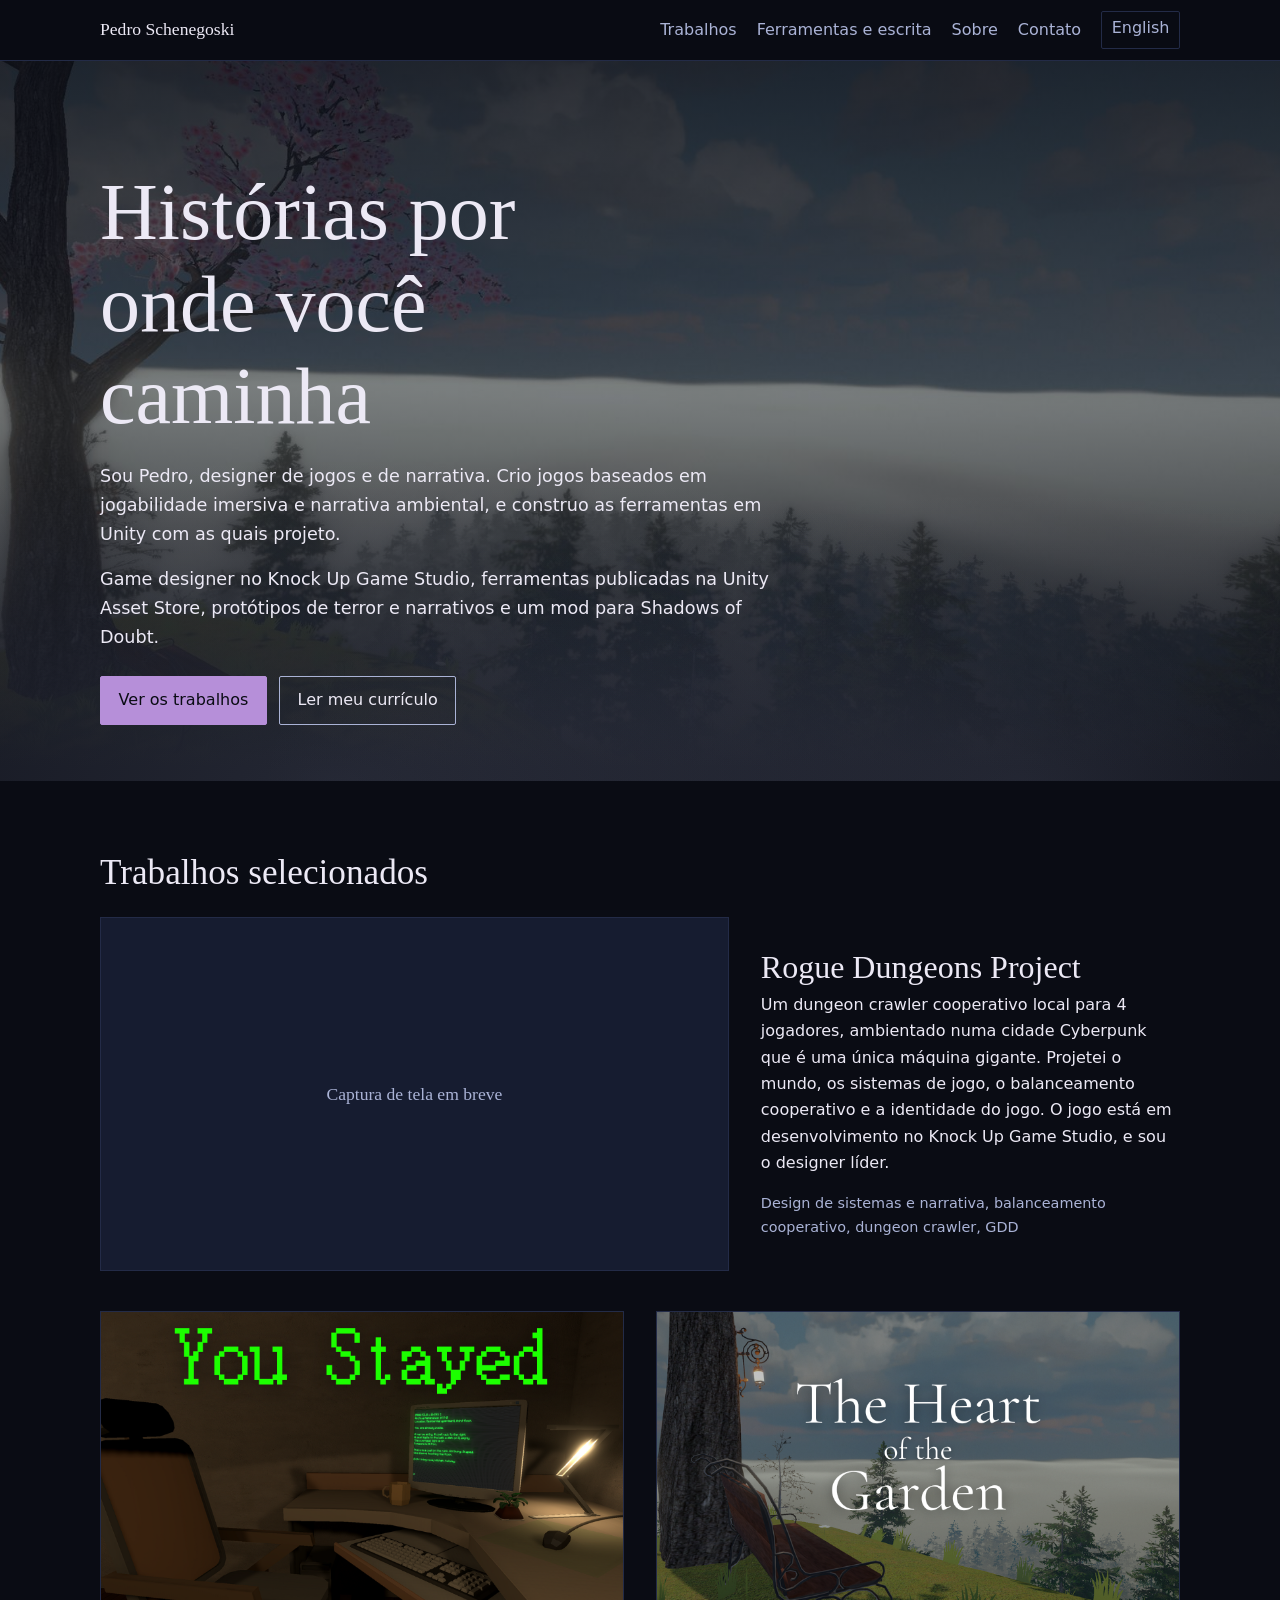
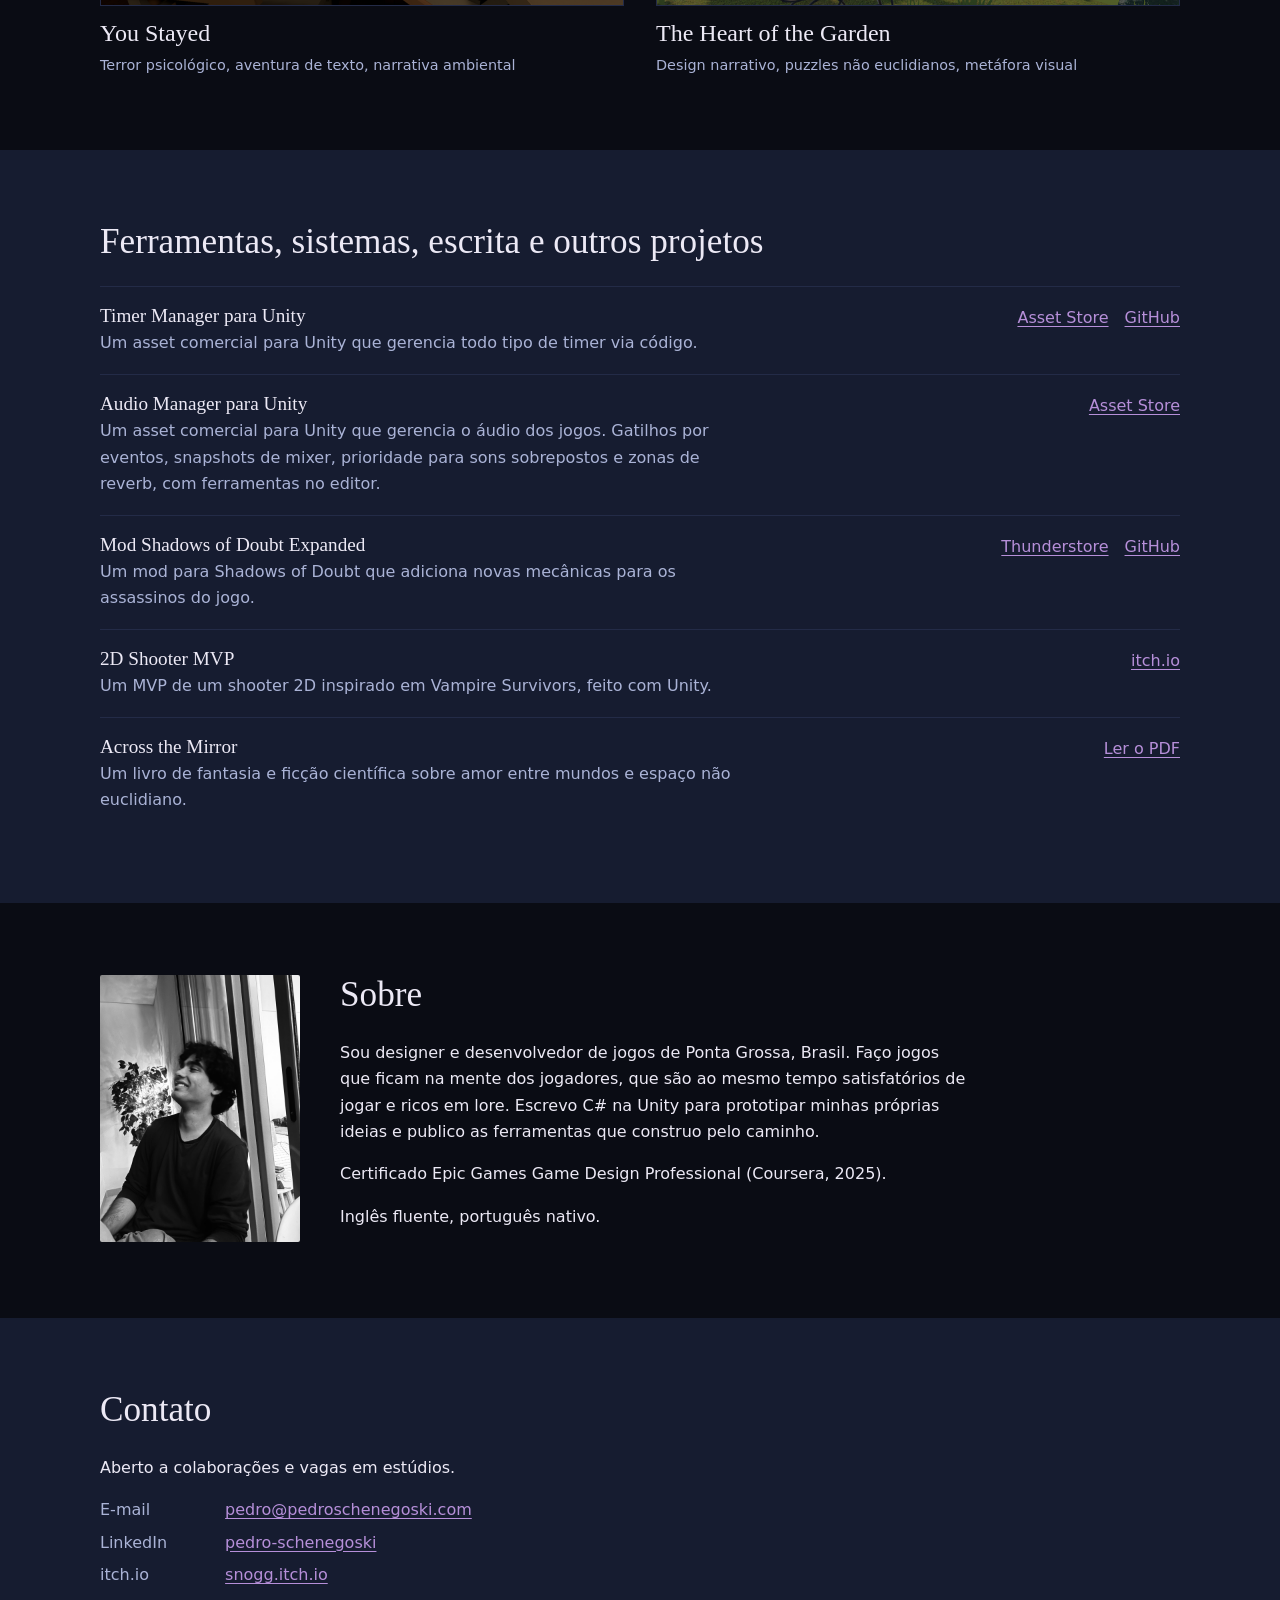
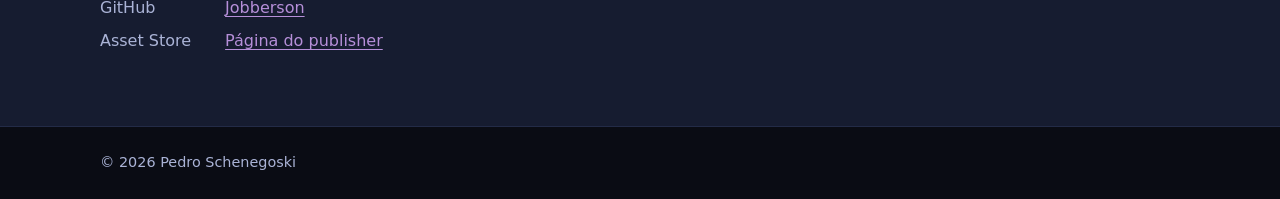
==== pt/index.html @ e340a131 "website rework" ====
<!doctype html>
<html lang="pt-BR">
  <head>
    <meta charset="utf-8" />
    <meta name="viewport" content="width=device-width, initial-scale=1" />
    <meta
      http-equiv="Content-Security-Policy"
      content="default-src 'self'; img-src 'self' https: data:; style-src 'self'; object-src 'none'; base-uri 'self'"
    />
    <title>Pedro Schenegoski | Designer narrativo e de jogos</title>
    <meta
      name="description"
      content="Pedro Schenegoski cria jogos: narrativa ambiental, jogos atmosféricos e as ferramentas Unity para prototipá-los."
    />
    <meta name="theme-color" content="#0a0c14" />
    <link
      rel="canonical"
      href="https://pedroschenegoski.com/pt/"
    />
    <link rel="icon" href="../img/favicon.png" />
    <meta
      property="og:title"
      content="Pedro Schenegoski | Designer narrativo e de jogos"
    />
    <meta
      property="og:description"
      content="Jogos atmosféricos, documentos de design e ferramentas para Unity."
    />
    <meta property="og:type" content="website" />
    <meta
      property="og:url"
      content="https://pedroschenegoski.com/pt/"
    />
    <meta
      property="og:image"
      content="https://pedroschenegoski.com/img/og.jpg"
    />
    <meta name="twitter:card" content="summary_large_image" />
    <meta property="og:locale" content="pt_BR" />
    <link
      rel="alternate"
      hreflang="en"
      href="https://pedroschenegoski.com/"
    />
    <link
      rel="alternate"
      hreflang="pt-BR"
      href="https://pedroschenegoski.com/pt/"
    />
    <link
      rel="alternate"
      hreflang="x-default"
      href="https://pedroschenegoski.com/"
    />
    <link rel="stylesheet" href="../css/styles.css" />
    <script type="application/ld+json">
      {
        "@context": "https://schema.org",
        "@type": "Person",
        "name": "Pedro Schenegoski",
        "jobTitle": "Designer narrativo e de jogos",
        "url": "https://pedroschenegoski.com/",
        "sameAs": [
          "https://github.com/Jobberson",
          "https://snogg.itch.io/",
          "https://www.linkedin.com/in/pedro-schenegoski-ab0a92258/"
        ]
      }
    </script>
  </head>
  <body>
    <a class="skip" href="#main">Ir para o conteúdo</a>
    <header class="top">
      <div class="wrap">
        <a class="brand" href="#top">Pedro Schenegoski</a>
        <nav aria-label="Principal">
          <a href="#work">Trabalhos</a><a href="#tools">Ferramentas e escrita</a
          ><a href="#about">Sobre</a><a href="#contact">Contato</a
          ><a class="lang" href="../index.html" hreflang="en" lang="en"
            >English</a
          >
        </nav>
      </div>
    </header>

    <main id="main">
      <div class="hero" id="top">
        <div class="wrap">
          <h1>Histórias por onde você caminha</h1>
          <p>
            Sou Pedro, designer de jogos e de narrativa. Crio jogos baseados em
            jogabilidade imersiva e narrativa ambiental, e construo as
            ferramentas em Unity com as quais projeto.
          </p>
          <p class="proof">
            Game designer no Knock Up Game Studio, ferramentas publicadas na
            Unity Asset Store, protótipos de terror e narrativos e um mod para
            Shadows of Doubt.
          </p>
          <div class="cta">
            <a class="btn main" href="#work">Ver os trabalhos</a
            ><a class="btn" href="../pdfs/curriculo.pdf">Ler meu currículo</a>
          </div>
        </div>
      </div>

      <section id="work">
        <div class="wrap">
          <h2>Trabalhos selecionados</h2>
          <div class="work">
            <a class="case lead" href="rogue-dungeons.html">
              <div class="shot draft">Captura de tela em breve</div>
              <div>
                <h3>Rogue Dungeons Project</h3>
                <p>
                  Um dungeon crawler cooperativo local para 4 jogadores,
                  ambientado numa cidade Cyberpunk que é uma única máquina gigante.
                  Projetei o mundo, os sistemas de jogo, o balanceamento
                  cooperativo e a identidade do jogo. O jogo está em
                  desenvolvimento no Knock Up Game Studio, e sou o designer
                  líder.
                </p>
                <p class="tags">
                  Design de sistemas e narrativa, balanceamento cooperativo,
                  dungeon crawler, GDD
                </p>
              </div>
            </a>
            <a class="case" href="you-stayed.html">
              <div class="shot">
                <img
                  src="../img/youStayed-card.png"
                  width="960"
                  height="445"
                  alt="Uma mesa com um abajur aceso e um computador mostrando texto de terminal em verde, sob o título You Stayed"
                  loading="lazy"
                />
              </div>
              <h3>You Stayed</h3>
              <p class="tags">
                Terror psicológico, aventura de texto, narrativa ambiental
              </p>
            </a>
            <a class="case" href="heart-of-the-garden.html">
              <div class="shot">
                <img
                  src="../img/tHotG-card.png"
                  width="960"
                  height="445"
                  alt="O tronco de uma árvore com um lampião e um banco numa colina gramada acima de um mar de neblina, sob o título The Heart of the Garden"
                  loading="lazy"
                />
              </div>
              <h3>The Heart of the Garden</h3>
              <p class="tags">
                Design narrativo, puzzles não euclidianos, metáfora
                visual
              </p>
            </a>
          </div>
        </div>
      </section>

      <section class="fog" id="tools">
        <div class="wrap">
          <h2>Ferramentas, sistemas, escrita e outros projetos</h2>
          <ul class="rows">
            <li>
              <div>
                <h3>Timer Manager para Unity</h3>
                <p>
                  Um asset comercial para Unity que gerencia todo tipo de
                  timer via código.
                </p>
              </div>
              <div class="links">
                <a
                  href="https://assetstore.unity.com/packages/tools/utilities/snog-s-timer-manager-344238"
                  target="_blank"
                  rel="noopener noreferrer"
                  >Asset Store</a
                ><a
                  href="https://github.com/Jobberson/Timer-Manager"
                  target="_blank"
                  rel="noopener noreferrer"
                  >GitHub</a
                >
              </div>
            </li>
            <li>
              <div>
                <h3>Audio Manager para Unity</h3>
                <p>
                  Um asset comercial para Unity que gerencia o áudio dos jogos.
                  Gatilhos por eventos, snapshots de mixer, prioridade para sons
                  sobrepostos e zonas de reverb, com ferramentas no editor.
                </p>
              </div>
              <div class="links">
                <a
                  href="https://assetstore.unity.com/packages/package/343636"
                  target="_blank"
                  rel="noopener noreferrer"
                  >Asset Store</a
                >
              </div>
            </li>
            <li>
              <div>
                <h3>Mod Shadows of Doubt Expanded</h3>
                <p>
                  Um mod para Shadows of Doubt que adiciona novas mecânicas para
                  os assassinos do jogo.
                </p>
              </div>
              <div class="links">
                <a
                  href="https://thunderstore.io/c/shadows-of-doubt/p/SnogGames/ShadowsOfDoubtExpanded/"
                  target="_blank"
                  rel="noopener noreferrer"
                  >Thunderstore</a
                >
                <a
                  href="https://github.com/Jobberson/Shadows-Of-Doubt-Expanded"
                  target="_blank"
                  rel="noopener noreferrer"
                  >GitHub</a
                >
              </div>
            </li>
            <li>
              <div>
                <h3>2D Shooter MVP</h3>
                <p>
                  Um MVP de um shooter 2D inspirado em Vampire Survivors, feito
                  com Unity.
                </p>
              </div>
              <div class="links">
                <a
                  href="https://snogg.itch.io/2d-shooter-mvp"
                  target="_blank"
                  rel="noopener noreferrer"
                  >itch.io</a
                >
              </div>
            </li>
            <li>
              <div>
                <h3>Across the Mirror</h3>
                <p>
                  Um livro de fantasia e ficção científica sobre amor entre
                  mundos e espaço não euclidiano.
                </p>
              </div>
              <div class="links">
                <a
                  href="../pdfs/acrossthemirror.pdf"
                  target="_blank"
                  rel="noopener noreferrer"
                  >Ler o PDF</a
                >
              </div>
            </li>
          </ul>
        </div>
      </section>

      <section id="about">
        <div class="wrap about">
          <img
            src="../img/portrait.jpg"
            width="200"
            height="267"
            alt="Pedro Schenegoski"
            loading="lazy"
          />
          <div>
            <h2>Sobre</h2>
            <p>
              Sou designer e desenvolvedor de jogos de Ponta Grossa, Brasil.
              Faço jogos que ficam na mente dos jogadores, que são ao mesmo
              tempo satisfatórios de jogar e ricos em lore. Escrevo C# na Unity
              para prototipar minhas próprias ideias e publico as ferramentas
              que construo pelo caminho.
            </p>
            <p>
              Certificado Epic Games Game Design Professional (Coursera, 2025).
            </p>
            <p>Inglês fluente, português nativo.</p>
          </div>
        </div>
      </section>

      <section class="fog" id="contact">
        <div class="wrap">
          <h2>Contato</h2>
          <p>Aberto a colaborações e vagas em estúdios.</p>
          <ul class="contact">
            <li>
              <span>E-mail</span>
              <a href="mailto:pedro@pedroschenegoski.com"
                >pedro@pedroschenegoski.com</a
              >
            </li>
            <li>
              <span>LinkedIn</span>
              <a
                href="https://www.linkedin.com/in/pedro-schenegoski-ab0a92258/"
                target="_blank"
                rel="noopener noreferrer me"
                >pedro-schenegoski</a
              >
            </li>
            <li>
              <span>itch.io</span>
              <a
                href="https://snogg.itch.io/"
                target="_blank"
                rel="noopener noreferrer me"
                >snogg.itch.io</a
              >
            </li>
            <li>
              <span>GitHub</span>
              <a
                href="https://github.com/Jobberson"
                target="_blank"
                rel="noopener noreferrer me"
                >Jobberson</a
              >
            </li>
            <li>
              <span>Asset Store</span>
              <a
                href="https://assetstore.unity.com/publishers/116963"
                target="_blank"
                rel="noopener noreferrer me"
                >Página do publisher</a
              >
            </li>
          </ul>
        </div>
      </section>
    </main>

    <footer><div class="wrap">© 2026 Pedro Schenegoski</div></footer>
  </body>
</html>
---- css/styles.css ----
:root {
  --night: #0a0c14;
  --fog: #161c30;
  --line: #232b47;
  --mist: #aab3d6;
  --bone: #ece9f5;
  --blossom: #b68fd9;
  --serif: "Iowan Old Style", "Palatino Linotype", Palatino, Georgia, serif;
  --sans:
    system-ui, -apple-system, "Segoe UI", Roboto, "Helvetica Neue", Arial,
    sans-serif;
}
*,
*::before,
*::after {
  box-sizing: border-box;
}
html {
  scroll-behavior: smooth;
  scroll-padding-top: 4rem;
}
body {
  margin: 0;
  background: var(--night);
  color: var(--bone);
  font: 1rem/1.65 var(--sans);
}
img {
  display: block;
  max-width: 100%;
  height: auto;
}
a {
  color: var(--blossom);
  text-underline-offset: 0.2em;
}
a:hover {
  color: var(--bone);
}
:focus-visible {
  outline: 2px solid var(--blossom);
  outline-offset: 3px;
}
.skip {
  position: absolute;
  left: -9999px;
}
.skip:focus {
  left: 1rem;
  top: 1rem;
  background: var(--blossom);
  color: var(--night);
  padding: 0.5rem 0.75rem;
  z-index: 20;
}
.wrap {
  width: min(1080px, 90vw);
  margin: 0 auto;
}
h1,
h2,
h3 {
  font-family: var(--serif);
  font-weight: 500;
  line-height: 1.15;
  margin: 0;
}
h2 {
  font-size: clamp(1.6rem, 3.2vw, 2.2rem);
  margin-bottom: 1.5rem;
}
p {
  margin: 0 0 1rem;
  max-width: 62ch;
}

.top {
  position: sticky;
  top: 0;
  z-index: 10;
  background: rgba(10, 12, 20, 0.82);
  backdrop-filter: blur(10px);
  border-bottom: 1px solid var(--line);
}
.top .wrap {
  display: flex;
  flex-wrap: wrap;
  justify-content: space-between;
  align-items: center;
  gap: 0.25rem 1.5rem;
  padding: 0.7rem 0;
}
.brand {
  font-family: var(--serif);
  font-size: 1.1rem;
  color: var(--bone);
  text-decoration: none;
}
.top nav {
  display: flex;
  gap: 1.25rem;
}
.top nav a {
  color: var(--mist);
  text-decoration: none;
  padding: 0.35rem 0;
}
.top nav a:hover {
  color: var(--bone);
}

.hero {
  position: relative;
  min-height: min(86vh, 720px);
  display: flex;
  align-items: flex-end;
  overflow: hidden;
  background:
    linear-gradient(
      180deg,
      rgba(10, 12, 20, 0.78),
      rgba(10, 12, 20, 0.5) 45%,
      var(--night) 98%
    ),
    url(../img/garden-hero.jpg) center 75% / cover no-repeat;
}
.hero::after {
  content: "";
  position: absolute;
  inset: auto -10% 0;
  height: 45%;
  background:
    radial-gradient(
      60% 100% at 30% 100%,
      rgba(170, 179, 214, 0.16),
      transparent
    ),
    radial-gradient(50% 90% at 75% 100%, rgba(170, 179, 214, 0.12), transparent);
  animation: drift 38s ease-in-out infinite alternate;
  pointer-events: none;
}
@keyframes drift {
  to {
    transform: translateX(8%);
  }
}
.hero .wrap {
  position: relative;
  z-index: 1;
  padding: 6rem 0 3.5rem;
}
.hero h1 {
  font-size: clamp(2.6rem, 7vw, 5rem);
  max-width: 14ch;
  margin-bottom: 1.25rem;
}
.hero p {
  color: var(--bone);
  font-size: 1.1rem;
}
.proof {
  color: var(--mist);
  font-size: 0.95rem;
}
.cta {
  display: flex;
  flex-wrap: wrap;
  gap: 0.75rem;
  margin-top: 1.5rem;
}
.btn {
  display: inline-block;
  padding: 0.65rem 1.1rem;
  border: 1px solid var(--mist);
  color: var(--bone);
  text-decoration: none;
  border-radius: 2px;
}
.btn:hover {
  border-color: var(--blossom);
  color: var(--blossom);
}
.btn.main {
  background: var(--blossom);
  border-color: var(--blossom);
  color: var(--night);
}
.btn.main:hover {
  background: var(--bone);
  border-color: var(--bone);
  color: var(--night);
}

section {
  padding: 4.5rem 0;
}
section.fog {
  background: var(--fog);
}
.work {
  display: grid;
  grid-template-columns: 1fr 1fr;
  gap: 2.5rem 2rem;
}
.work a.case {
  display: block;
  color: inherit;
  text-decoration: none;
}
.work a.case.lead {
  grid-column: 1/-1;
  display: grid;
  grid-template-columns: 1.5fr 1fr;
  gap: 2rem;
  align-items: center;
}
.shot {
  aspect-ratio: 16/9;
  overflow: hidden;
  background: var(--fog);
  border: 1px solid var(--line);
}
.shot img {
  width: 100%;
  height: 100%;
  object-fit: cover;
  transition: transform 0.5s ease;
}
.case:hover .shot img {
  transform: scale(1.03);
}
.shot.draft {
  display: grid;
  place-items: center;
  color: var(--mist);
  font-family: var(--serif);
  font-size: 1.1rem;
  background: var(--fog);
}
.case h3 {
  font-size: 1.5rem;
  margin: 0.9rem 0 0.4rem;
}
.case.lead h3 {
  font-size: 2rem;
  margin-top: 0;
}
.case .tags {
  color: var(--mist);
  font-size: 0.9rem;
  margin: 0;
}
.case:hover h3 {
  color: var(--blossom);
}

.rows {
  list-style: none;
  margin: 0;
  padding: 0;
}
.rows li {
  display: grid;
  grid-template-columns: minmax(0, 1fr) auto;
  gap: 0.5rem 2rem;
  padding: 1.1rem 0;
  border-top: 1px solid var(--line);
}
.rows h3 {
  font-size: 1.2rem;
  margin-bottom: 0.2rem;
}
.rows p {
  color: var(--mist);
  margin: 0;
}
.rows .links {
  display: flex;
  gap: 1rem;
  align-items: flex-start;
}
.about {
  display: grid;
  grid-template-columns: 200px 1fr;
  gap: 2.5rem;
  align-items: start;
}
.about img {
  border-radius: 2px;
  filter: grayscale(1);
}
.contact {
  list-style: none;
  padding: 0;
  margin: 0;
  display: grid;
  gap: 0.4rem;
}
.contact span {
  display: inline-block;
  min-width: 7.5rem;
  color: var(--mist);
}
footer {
  border-top: 1px solid var(--line);
  padding: 1.5rem 0;
  color: var(--mist);
  font-size: 0.9rem;
}

.case-page {
  padding: 4rem 0 5rem;
}
.case-page .wrap {
  width: min(720px, 90vw);
}
.case-page h1 {
  font-size: clamp(2.2rem, 5vw, 3.4rem);
  margin: 0.5rem 0 1rem;
}
.case-page .lede {
  font-size: 1.15rem;
  color: var(--mist);
}
.case-page .shot {
  margin: 2rem 0;
}
.facts {
  display: grid;
  grid-template-columns: repeat(auto-fit, minmax(150px, 1fr));
  gap: 1rem;
  margin: 2rem 0;
  padding: 1rem 0;
  border-block: 1px solid var(--line);
}
.facts dt {
  color: var(--mist);
  font-size: 0.9rem;
}
.facts dd {
  margin: 0;
}
.case-page h2 {
  font-size: 1.5rem;
  margin: 2.5rem 0 0.75rem;
}
.todo {
  border: 1px dashed var(--blossom);
  color: var(--blossom);
  padding: 0.6rem 0.8rem;
  border-radius: 2px;
}
dd.todo {
  padding: 0.2rem 0.5rem;
}
.next {
  display: flex;
  justify-content: space-between;
  gap: 1rem;
  margin-top: 3rem;
  padding-top: 1.5rem;
  border-top: 1px solid var(--line);
}

@media (max-width: 760px) {
  .work,
  .about {
    grid-template-columns: 1fr;
  }
  .work a.case.lead {
    grid-template-columns: 1fr;
  }
  .about img {
    max-width: 160px;
  }
  .rows li {
    grid-template-columns: 1fr;
  }
}
@media (prefers-reduced-motion: reduce) {
  html {
    scroll-behavior: auto;
  }
  .hero::after {
    animation: none;
  }
  .shot img {
    transition: none;
  }
}

.top nav a.lang {
  border: 1px solid var(--line);
  padding: 0.15rem 0.6rem;
  border-radius: 2px;
}
.top nav a.lang:hover {
  border-color: var(--blossom);
}
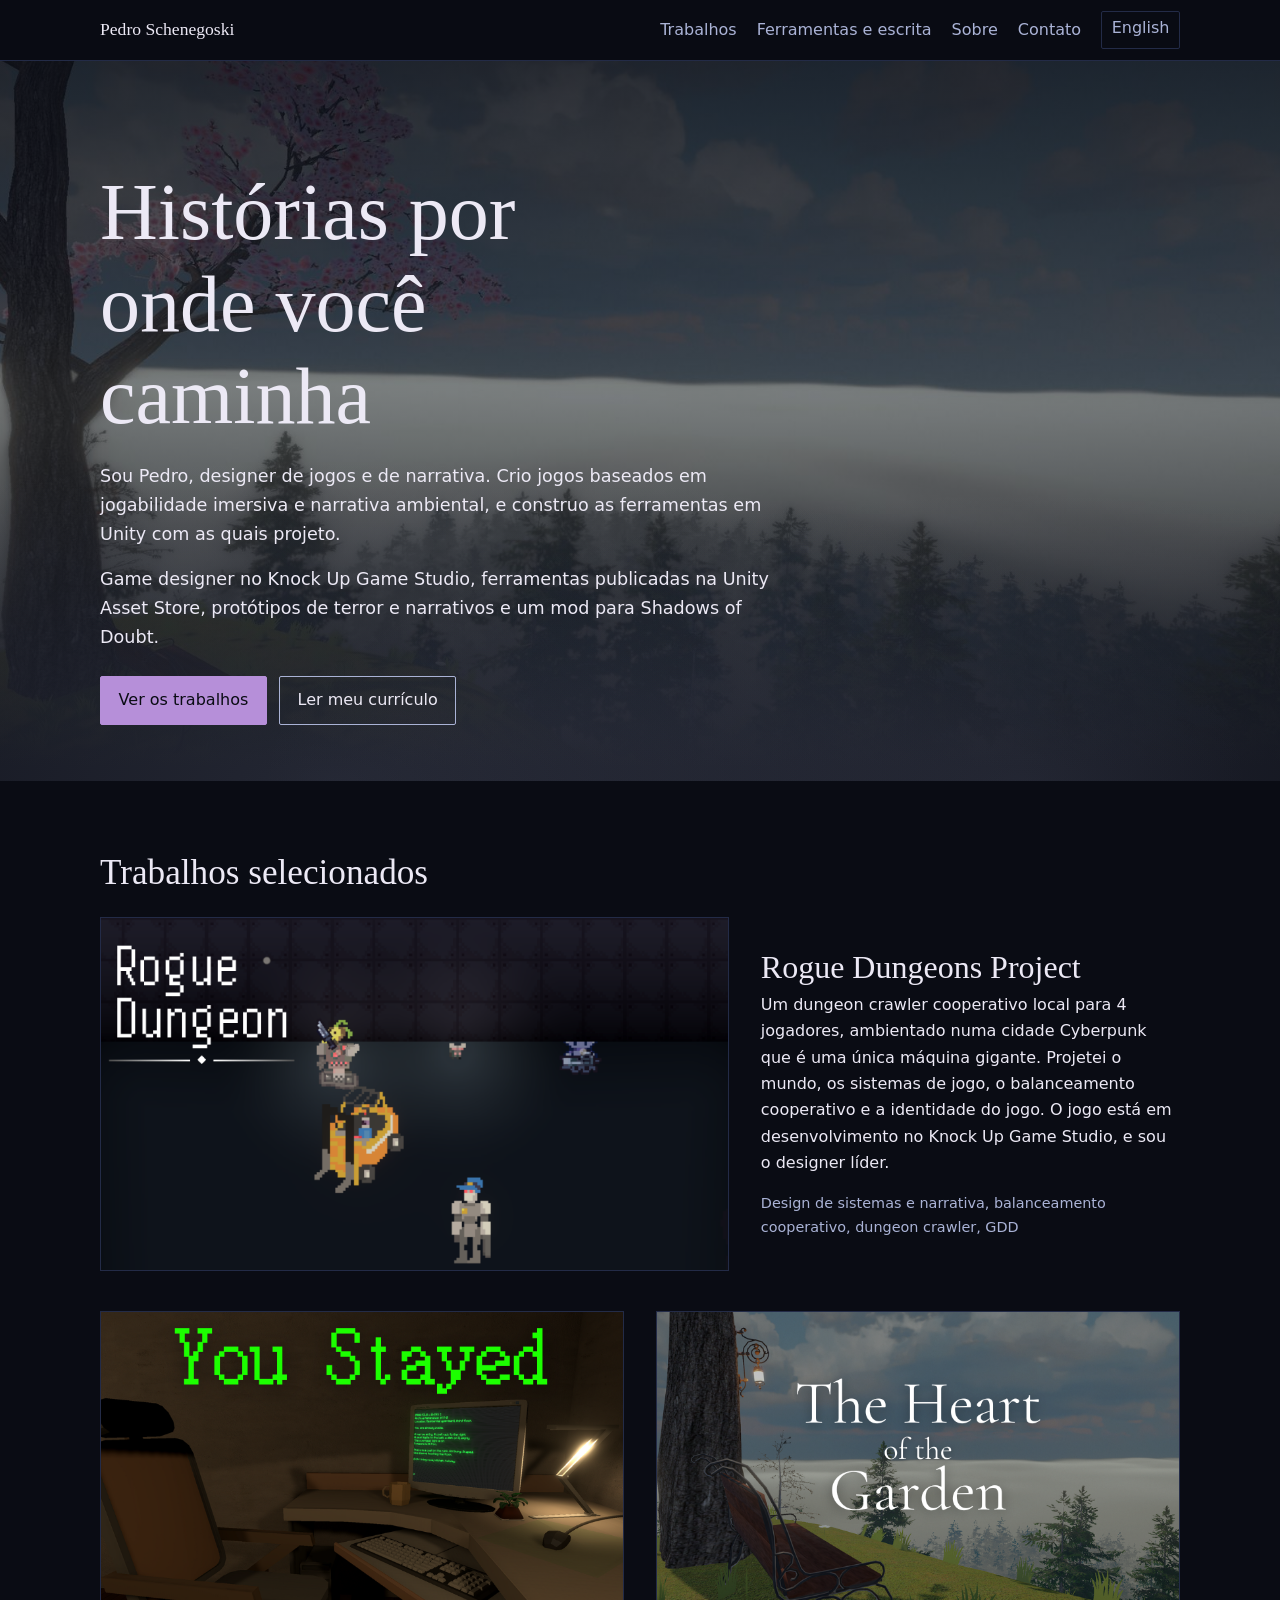
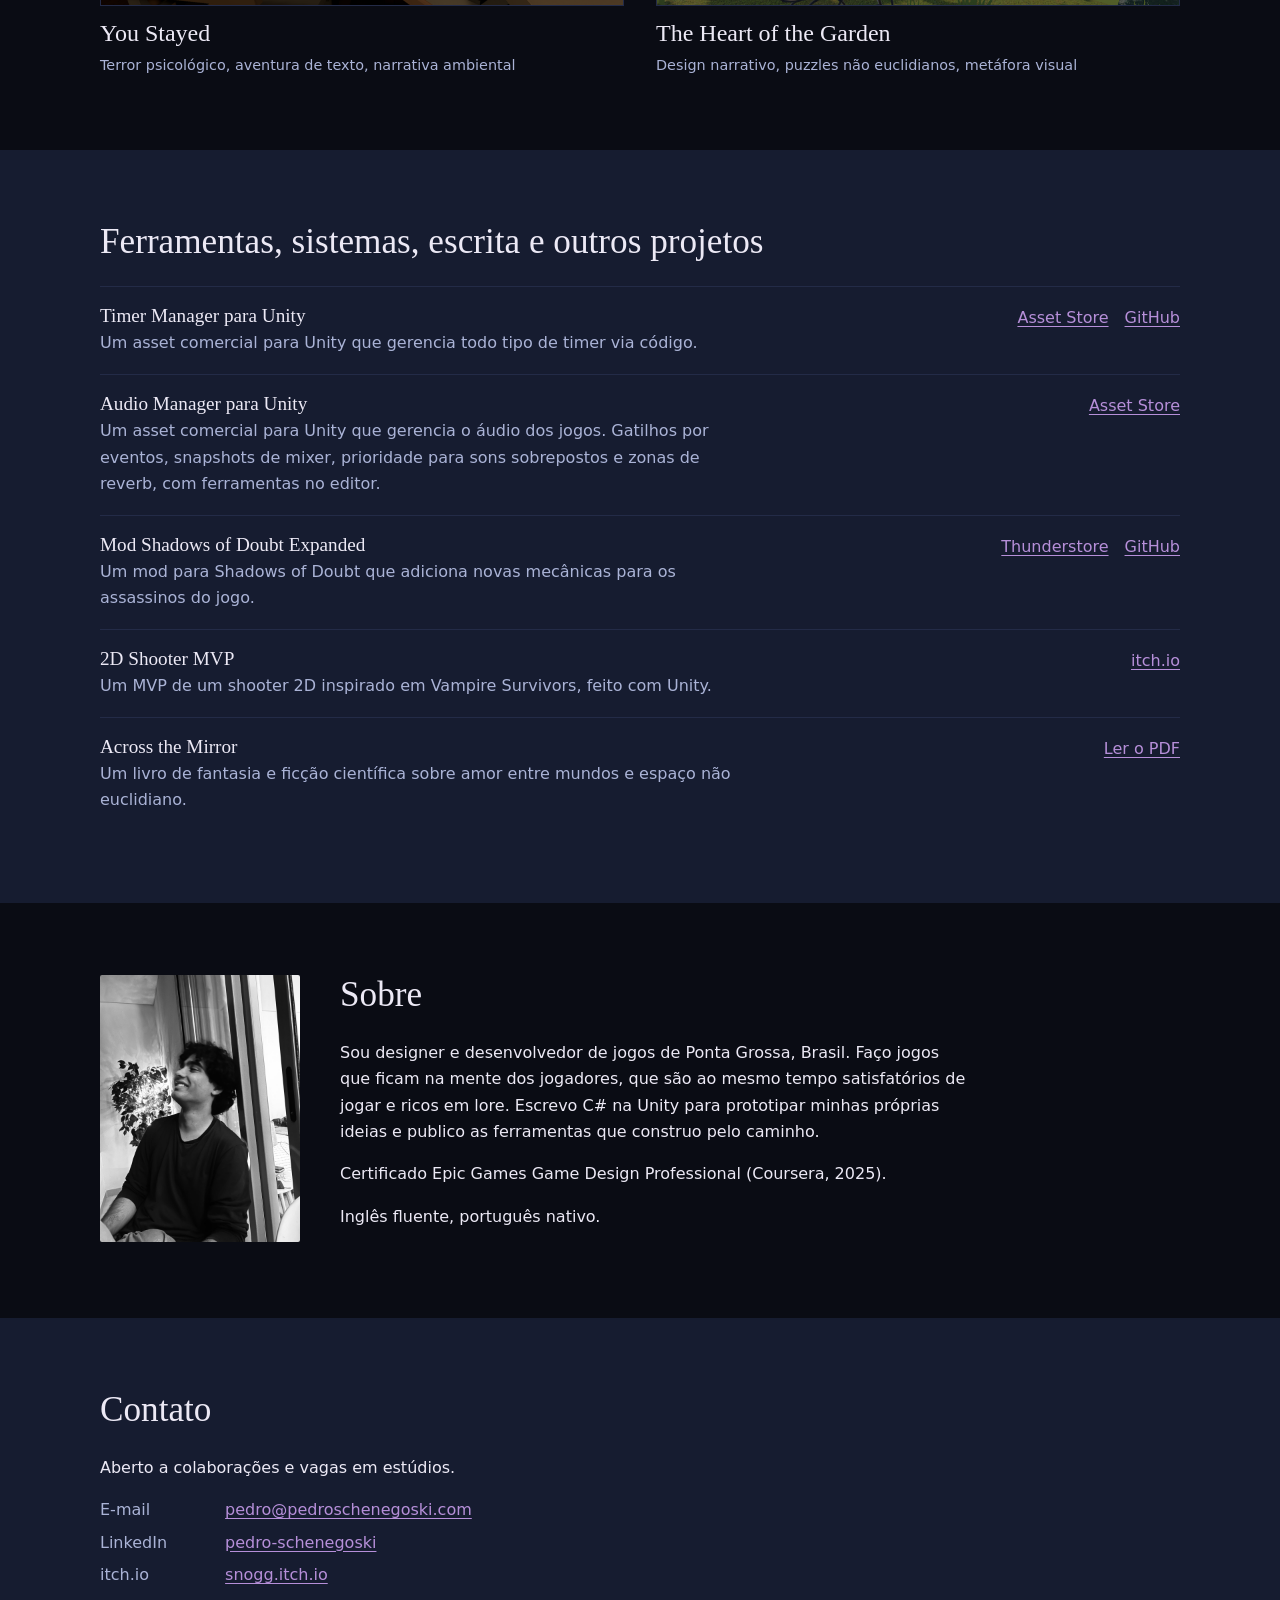
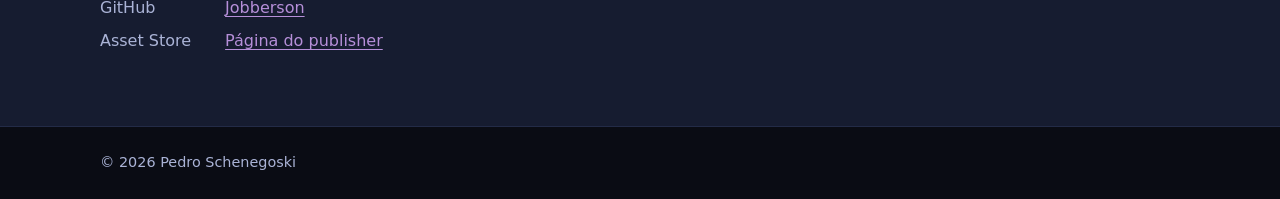
==== commit b30016c5: "Add/Rogue Dungeon Pictures" ====
--- a/pt/index.html
+++ b/pt/index.html
@@ -109,7 +109,15 @@
           <h2>Trabalhos selecionados</h2>
           <div class="work">
             <a class="case lead" href="rogue-dungeons.html">
-              <div class="shot draft">Captura de tela em breve</div>
+              <div class="shot">
+                <img
+                  src="../img/rogue-card.png"
+                  width="1660"
+                  height="934"
+                  alt="Cena de combate em pixel art no escuro: um chassi de robô laranja atira em inimigos, enquanto dois robôs com plantas na cabeça e um robô de boné azul ficam ao redor"
+                  loading="lazy"
+                />
+              </div>
               <div>
                 <h3>Rogue Dungeons Project</h3>
                 <p>
--- a/css/styles.css
+++ b/css/styles.css
@@ -229,6 +229,22 @@
 .case:hover .shot img {
   transform: scale(1.03);
 }
+/* Pixel-art screenshots: keep their own proportions instead of the forced
+   16:9 crop, and never stretch past the sharp 2x source. */
+.shot.pixel {
+  aspect-ratio: auto;
+}
+.shot.pixel img {
+  height: auto;
+  object-fit: contain;
+}
+.shot.pixel.narrow {
+  max-width: 480px;
+  margin-inline: auto;
+}
+.case:hover .shot.pixel img {
+  transform: none;
+}
 .shot.draft {
   display: grid;
   place-items: center;
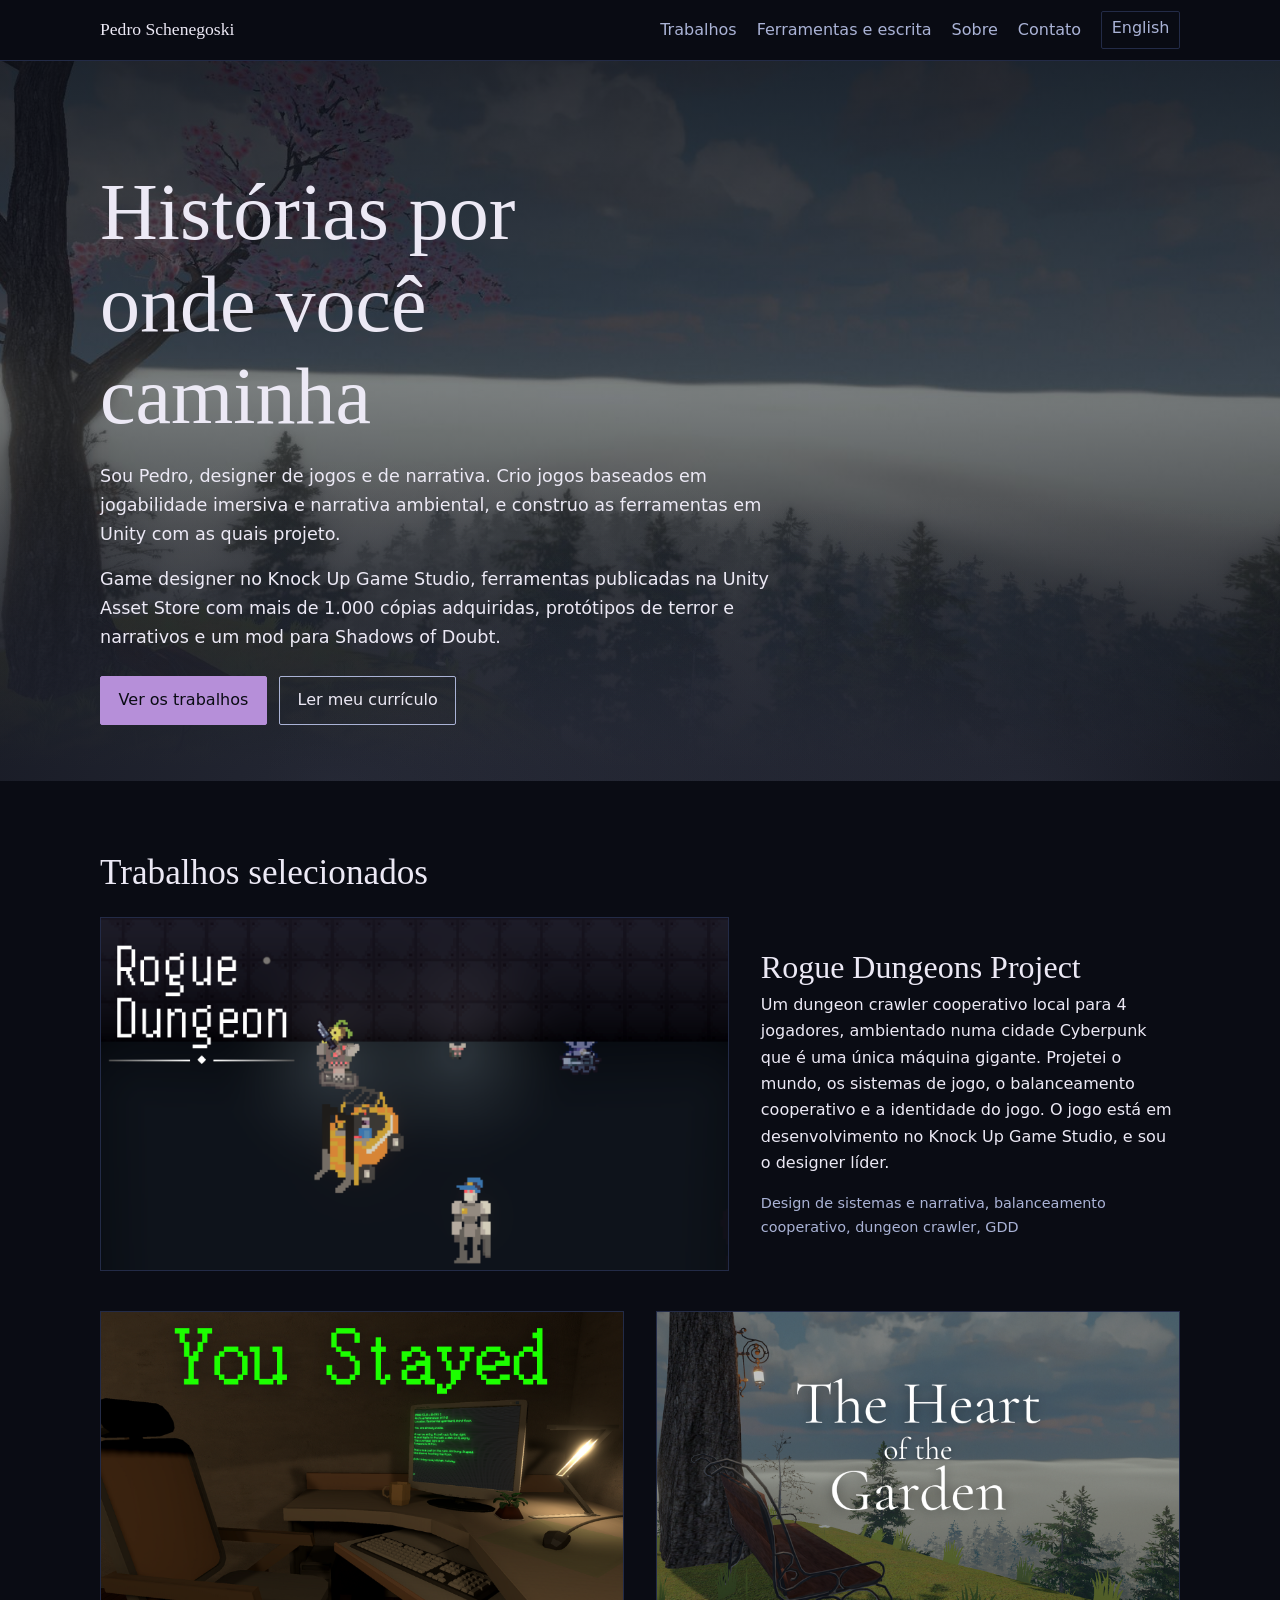
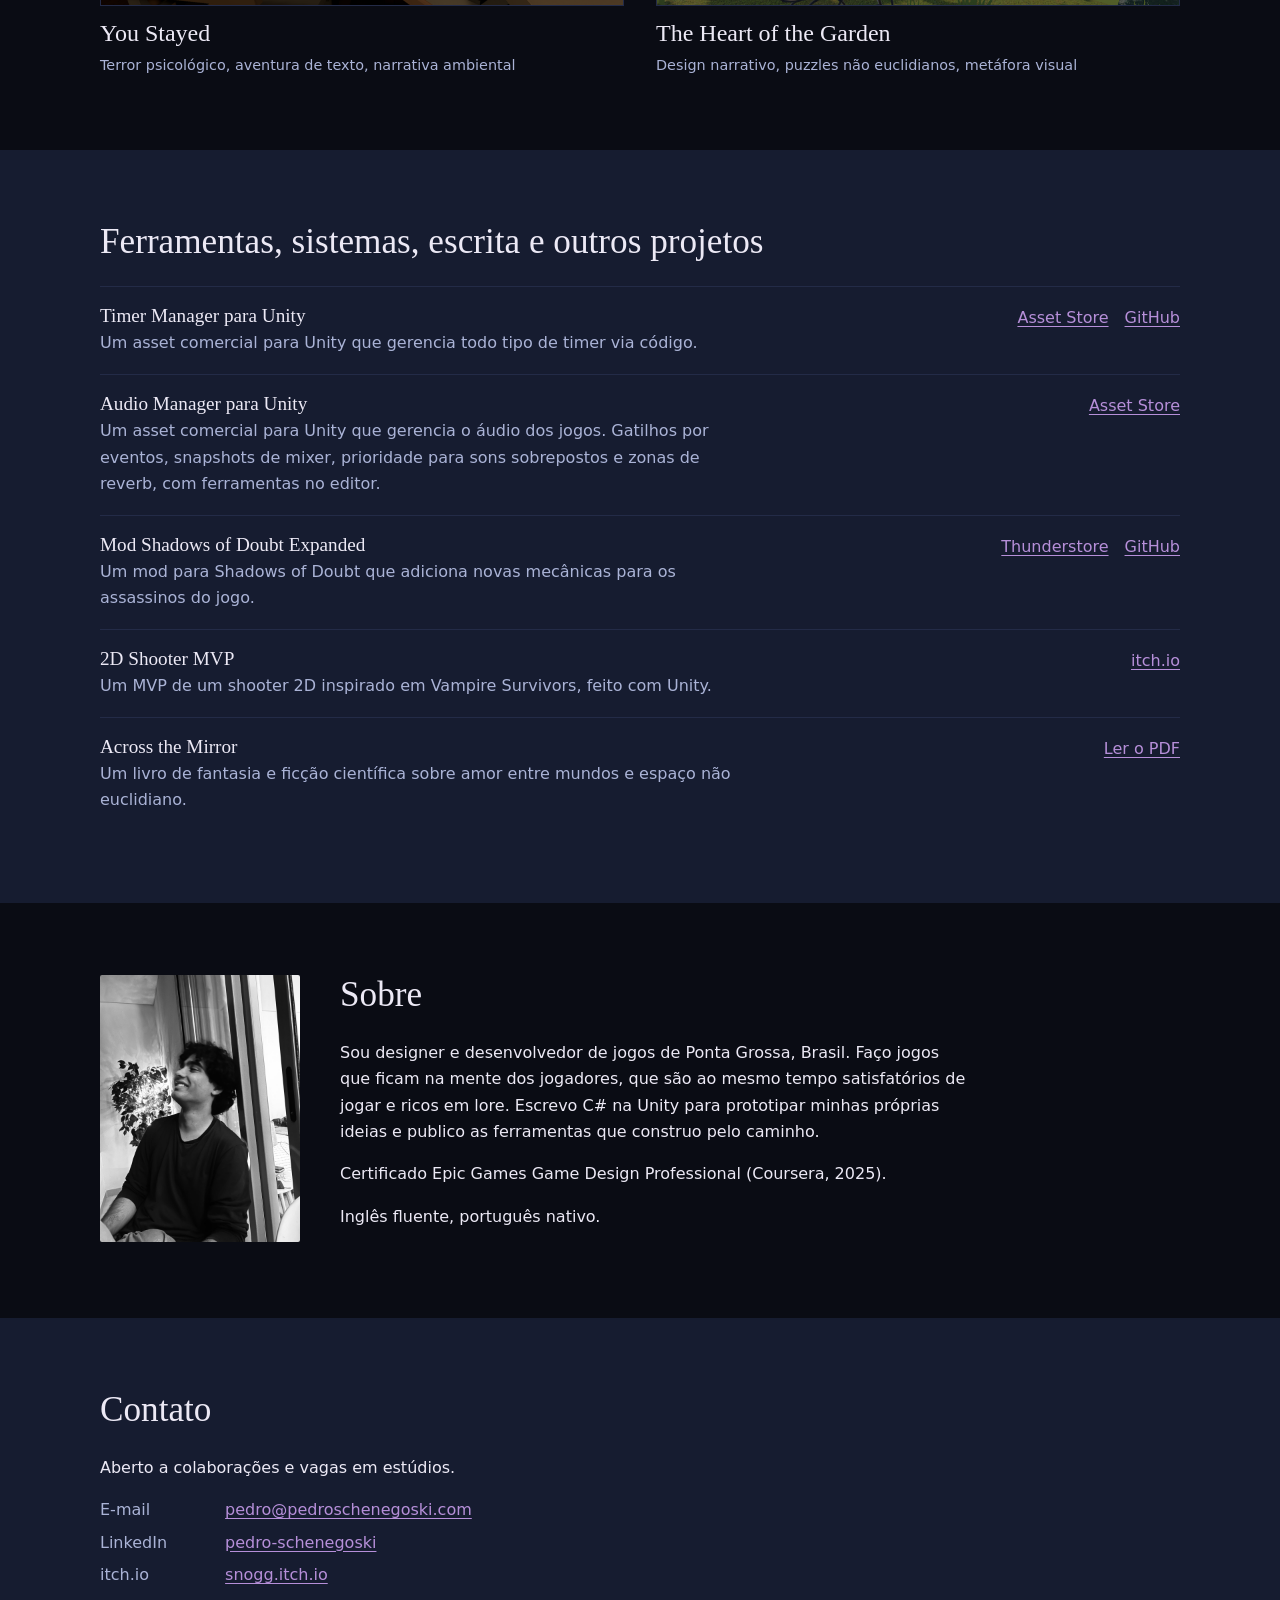
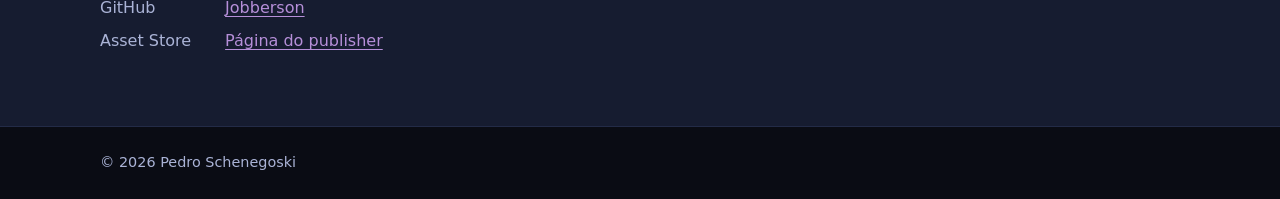
==== commit 2036c114: "fix: index en and pt proof wording" ====
--- a/pt/index.html
+++ b/pt/index.html
@@ -94,7 +94,7 @@
           </p>
           <p class="proof">
             Game designer no Knock Up Game Studio, ferramentas publicadas na
-            Unity Asset Store, protótipos de terror e narrativos e um mod para
+            Unity Asset Store com mais de 1.000 cópias adquiridas, protótipos de terror e narrativos e um mod para
             Shadows of Doubt.
           </p>
           <div class="cta">
